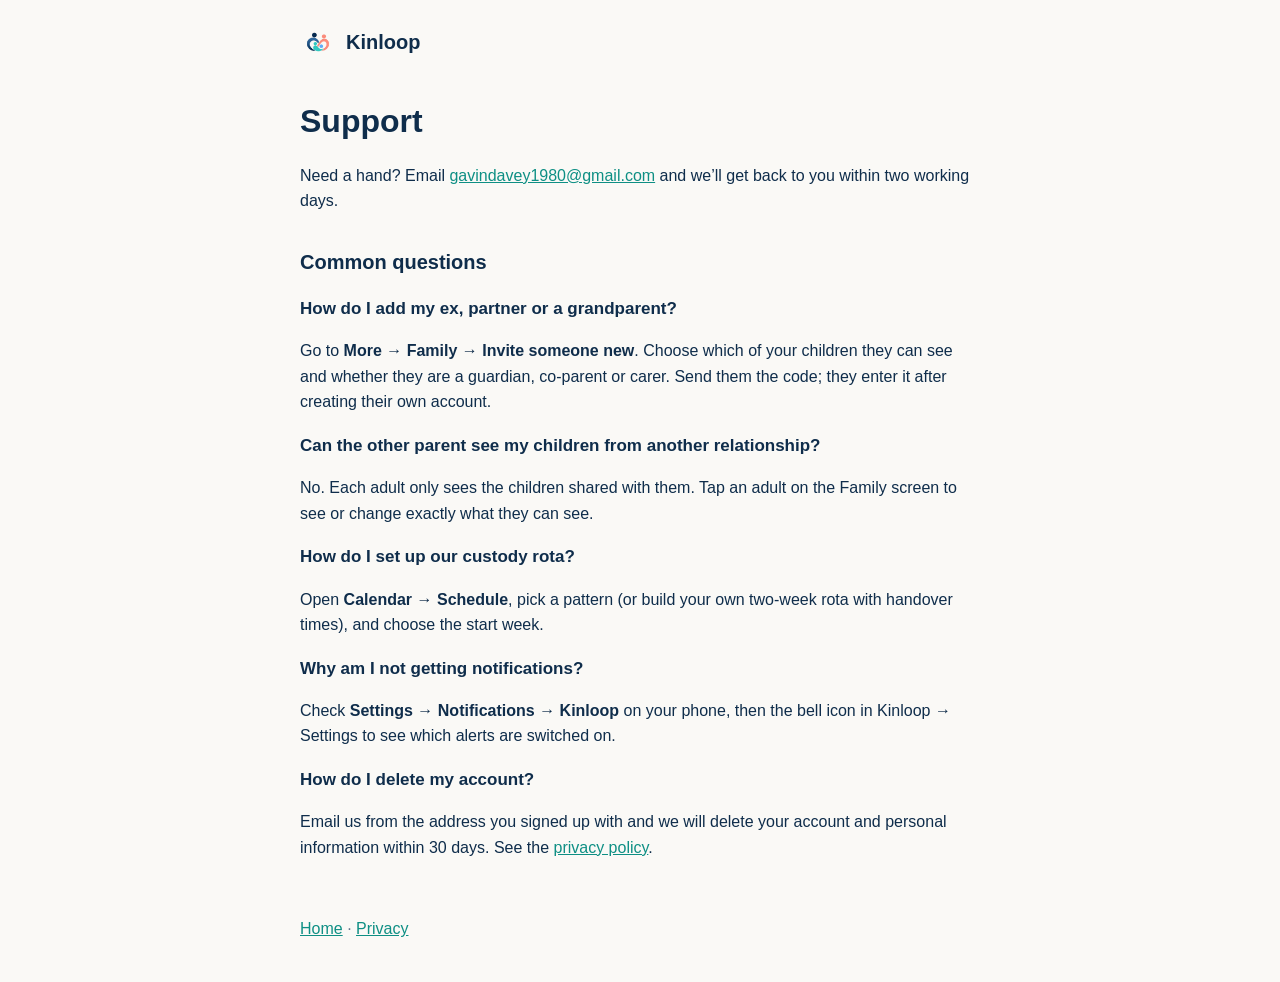
==== support.html @ 51c11344 "Kinloop website: home, privacy policy, support" ====
<!doctype html>
<html lang="en-GB">
<head>
<meta charset="utf-8">
<meta name="viewport" content="width=device-width, initial-scale=1">
<title>Kinloop – Support</title>
<link rel="stylesheet" href="style.css">
</head>
<body>
<header><a href="index.html" class="brand"><img src="icon.png" alt="">Kinloop</a></header>
<main>
<h1>Support</h1>
<p>Need a hand? Email <a href="mailto:gavindavey1980@gmail.com">gavindavey1980@gmail.com</a> and we’ll get back to you within two working days.</p>

<h2>Common questions</h2>
<h3>How do I add my ex, partner or a grandparent?</h3>
<p>Go to <strong>More → Family → Invite someone new</strong>. Choose which of your children they can see and whether they are a guardian, co-parent or carer. Send them the code; they enter it after creating their own account.</p>

<h3>Can the other parent see my children from another relationship?</h3>
<p>No. Each adult only sees the children shared with them. Tap an adult on the Family screen to see or change exactly what they can see.</p>

<h3>How do I set up our custody rota?</h3>
<p>Open <strong>Calendar → Schedule</strong>, pick a pattern (or build your own two-week rota with handover times), and choose the start week.</p>

<h3>Why am I not getting notifications?</h3>
<p>Check <strong>Settings → Notifications → Kinloop</strong> on your phone, then the bell icon in Kinloop → Settings to see which alerts are switched on.</p>

<h3>How do I delete my account?</h3>
<p>Email us from the address you signed up with and we will delete your account and personal information within 30 days. See the <a href="privacy.html">privacy policy</a>.</p>
</main>
<footer><a href="index.html">Home</a> · <a href="privacy.html">Privacy</a></footer>
</body>
</html>
---- style.css ----
:root { --navy: #0F2D4B; --teal: #2EC4B6; --bg: #FAF9F6; --muted: #64748B; }
* { box-sizing: border-box; }
body { margin: 0; background: var(--bg); color: var(--navy); font: 16px/1.6 -apple-system, BlinkMacSystemFont, "Segoe UI", Inter, sans-serif; }
header, main, footer { max-width: 720px; margin: 0 auto; padding: 0 20px; }
header { padding-top: 24px; }
.brand { display: inline-flex; align-items: center; gap: 10px; font-weight: 800; font-size: 20px; color: var(--navy); text-decoration: none; }
.brand img { width: 36px; height: 36px; border-radius: 9px; }
h1 { font-size: 32px; margin: 28px 0 4px; }
h2 { font-size: 20px; margin-top: 32px; }
h3 { font-size: 17px; margin-bottom: 4px; }
a { color: #0E8F84; }
.muted { color: var(--muted); }
footer { padding: 40px 20px; color: var(--muted); }
.home main { text-align: center; padding-top: 12vh; }
.hero-icon { width: 120px; height: 120px; border-radius: 28px; box-shadow: 0 8px 24px rgba(15,45,75,.12); }
.tag { letter-spacing: 4px; font-size: 12px; color: var(--muted); }
.lede { font-size: 28px; font-weight: 800; }
.lede span { color: var(--teal); }
.links { margin-top: 28px; }
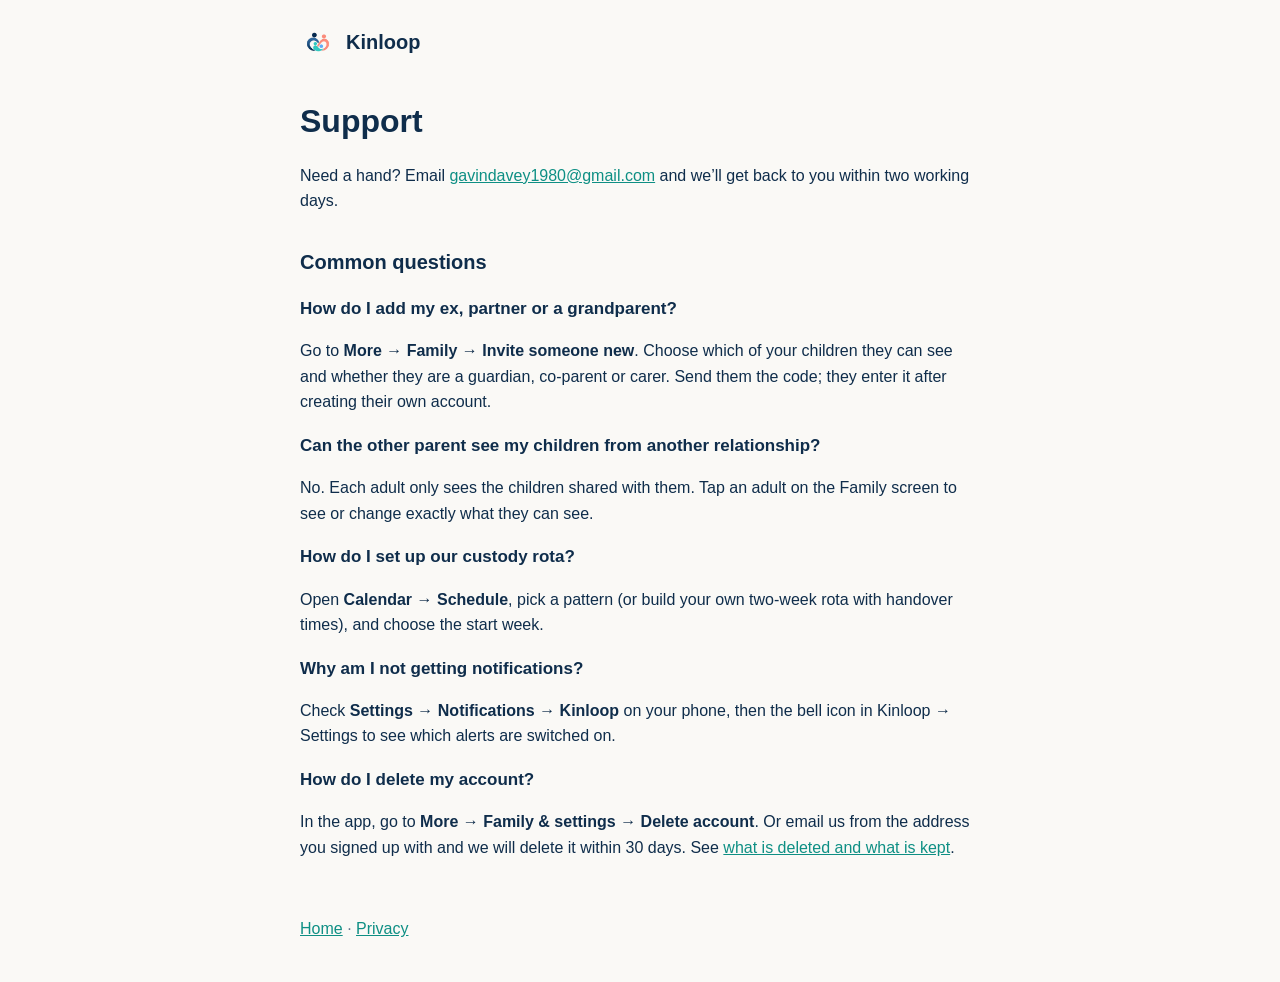
==== commit 3daad01f: "Add delete-account page; support FAQ points to in-app deletion Co-Authored-By: Claude Opus 5.5 <nore" ====
--- a/support.html
+++ b/support.html
@@ -26,7 +26,7 @@
 <p>Check <strong>Settings → Notifications → Kinloop</strong> on your phone, then the bell icon in Kinloop → Settings to see which alerts are switched on.</p>
 
 <h3>How do I delete my account?</h3>
-<p>Email us from the address you signed up with and we will delete your account and personal information within 30 days. See the <a href="privacy.html">privacy policy</a>.</p>
+<p>In the app, go to <strong>More → Family &amp; settings → Delete account</strong>. Or email us from the address you signed up with and we will delete it within 30 days. See <a href="delete-account.html">what is deleted and what is kept</a>.</p>
 </main>
 <footer><a href="index.html">Home</a> · <a href="privacy.html">Privacy</a></footer>
 </body>
